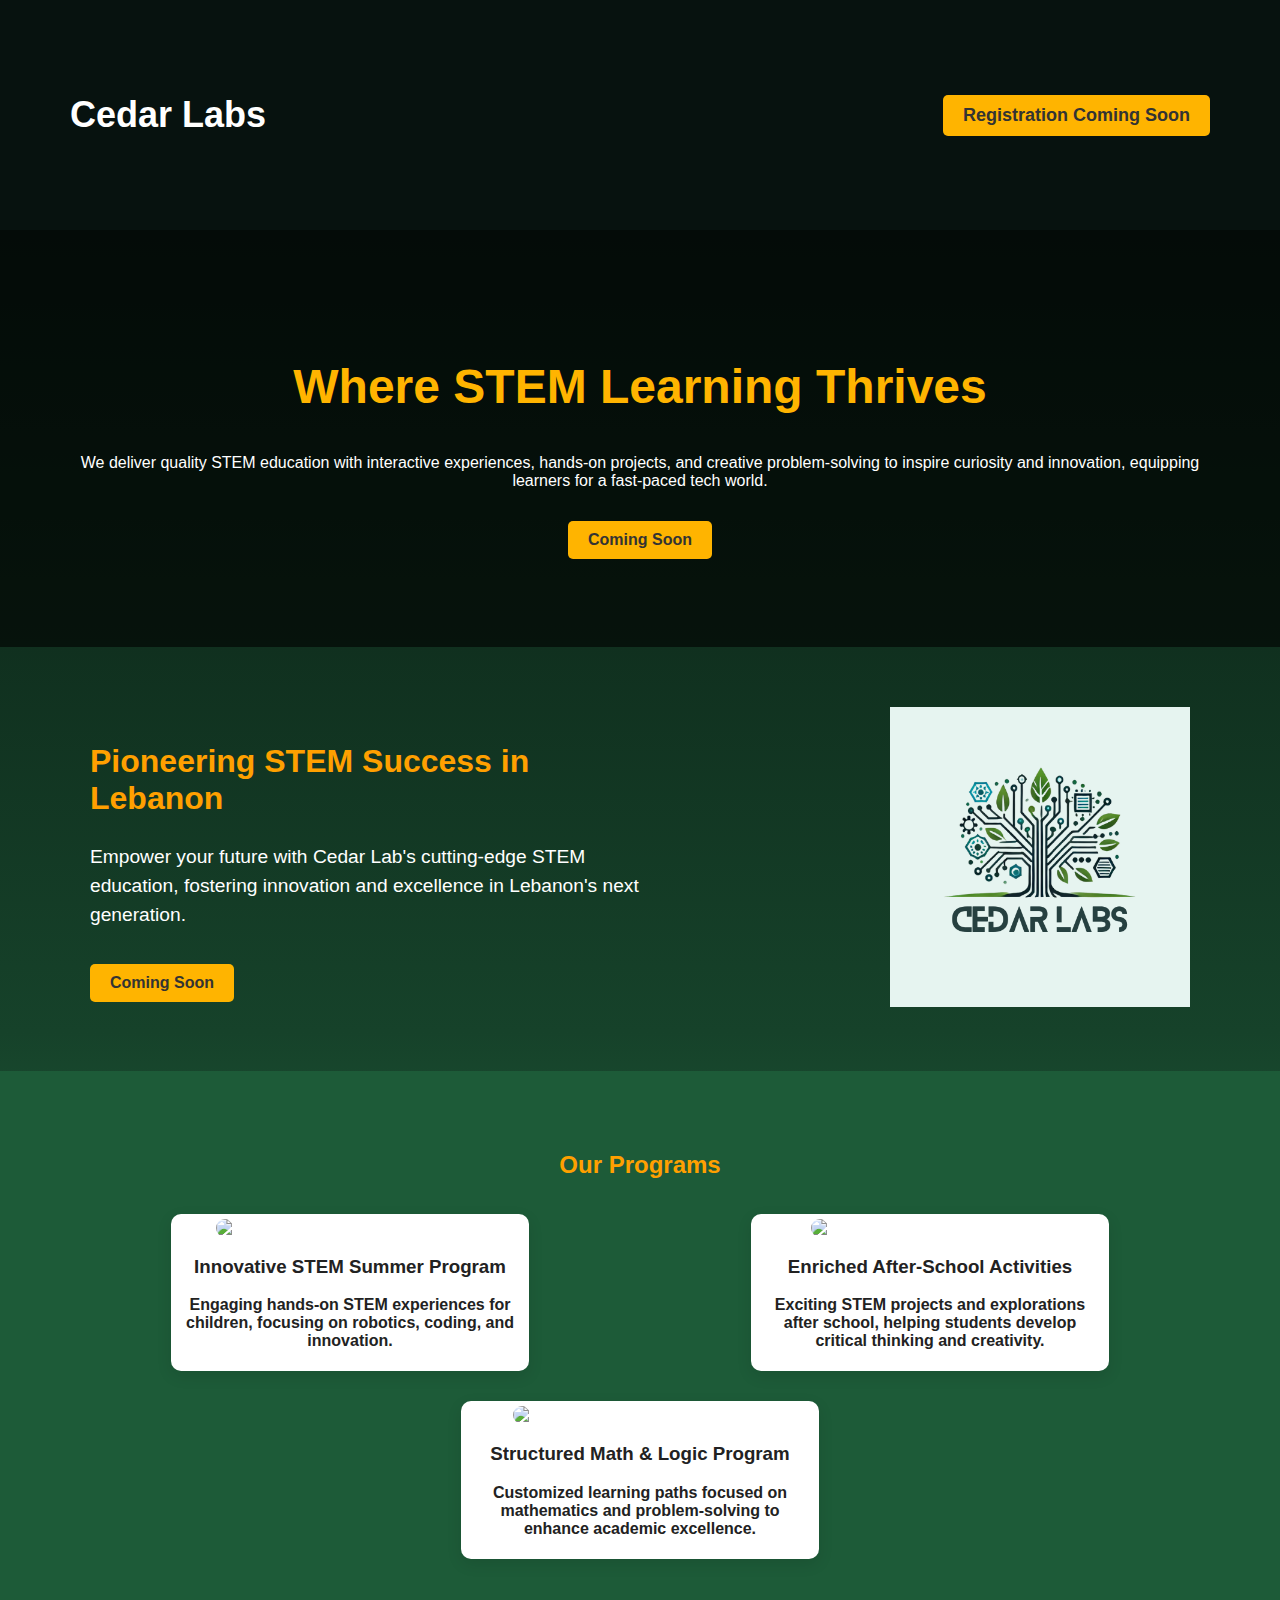
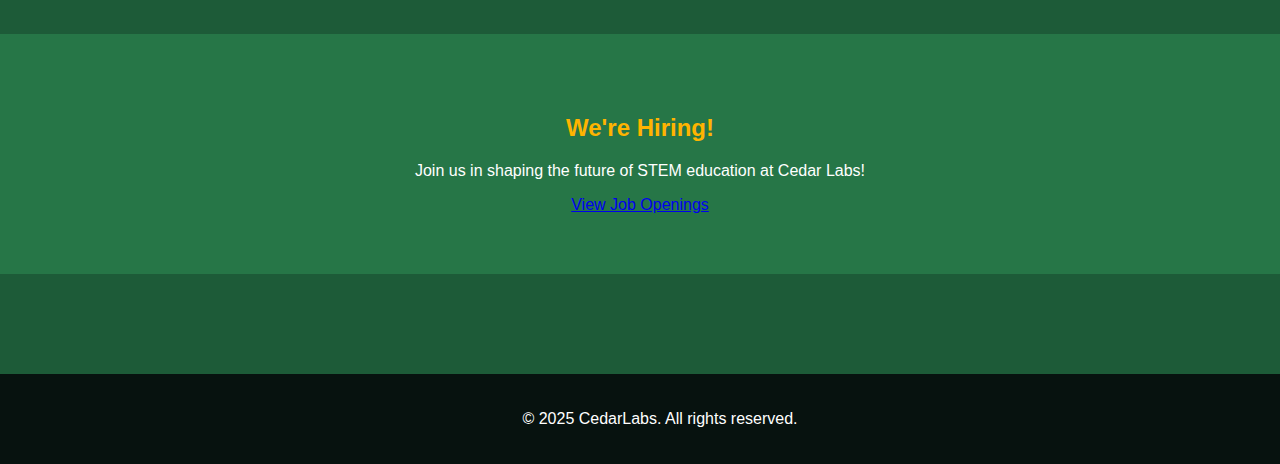
==== index.html @ 19991af9 "Update index.html" ====
<!DOCTYPE html>
<html lang="en">
<head>
    <meta charset="UTF-8">
    <meta name="viewport" content="width=device-width, initial-scale=1.0">
    <title>CedarLabs - Home</title>
    <link rel="stylesheet" href="styles.css">
    <script src="https://cdnjs.cloudflare.com/ajax/libs/gsap/3.12.2/gsap.min.js"></script>
    <style>
        body {
            background: linear-gradient(to bottom, #07120F, #0E2A1B, #16422A,  #267647, #1D5B38);
            color: white;
            font-family: Arial, sans-serif;
        }
        .top-bar {
            display: flex;
            align-items: center;
            justify-content: space-between;
            padding: 20px;
            background: #07120F;
        }
        .top-bar h1 {
            display: flex;
            align-items: center;
            font-size: 36px;
        }
        .button {
            background: #ffb400;
            padding: 10px 20px;
            border-radius: 5px;
            color: #333;
            text-decoration: none;
            font-weight: bold;
        }
        .hero {
            position: relative;
            background: url('Red Modern Hexagon Diagram (3).png') no-repeat center center/cover;
		
            height: 33vh;
            display: flex;
            align-items: center;
            justify-content: center;
            text-align: center;
            color: white;
        }
        .hero-overlay {
            position: absolute;
            top: 0;
            left: 0;
            width: 100%;
            height: 100%;
            background: rgba(0, 0, 0, 0.6);
        }
        .hero-content {
            position: relative;
            z-index: 2;
			
        }
		.hero h2
		{
		 font-size: 3em;
		 }
		.h2{
			color: #FFA000;

			}
		
        .intro-section {
            display: flex;
            align-items: center;
            justify-content: space-between;
            padding: 60px;
            max-width: 1100px;
            margin: auto;
            text-align: left;
        }
        .intro-text {
            width: 50%;
        }
        .intro-text h2 {
            color: #FFA000;
            font-size: 2em;
        }
        .intro-text p {
            color: #FFF;
            font-size: 1.2em;
            line-height: 1.5;
        }
        .intro-logo img {
            width: 100%;
            max-width: 300px;
        }
        .button-outline {
            display: inline-block;
            margin-top: 15px;
            padding: 10px 20px;
            background: #ffb400;
            color: #333;
            text-decoration: none;
            font-weight: bold;
            border-radius: 5px;
            transition: 0.3s;
        }
        .button-outline:hover {
            background: #ffa000;
        }
        .services {
            text-align: center;
            background:#1D5B38 ;
        }
        .services h2 {
            color: #FFA000;
        }
        .service-container {
            display: flex;
            justify-content: space-around;
            flex-wrap: wrap;
        }
        .service {
            width: 30%;
            padding: 5px;
            background: white;
            box-shadow: 0 5px 15px rgba(0,0,0,0.1);
            border-radius: 10px;
            text-align: center;
            margin: 15px;
        }
        .service img {
            width: 100%;
            border-radius: 10px;
        }
        .service h3, .service p {
            color: #222;
            font-weight: bold;
        }
        .hiring {
            text-align: center;
            padding: 60px;
            background: #267647;
            color: white;

            margin-left: auto;
            margin-right: auto;
        }
        .spacer {
            height: 100px;
			background: #1D5B38;
        }
    </style>
</head>
<body>
    <header>
        <div class="top-bar">
            <h1>Cedar Labs</h1>
            <a href="#" class="button">Registration Coming Soon</a>
        </div>
    </header>
    
    <section class="hero">
        <div class="hero-overlay"></div>
        <div class="hero-content">
            <h2>Where STEM Learning Thrives</h2>
            <p>We deliver quality STEM education with interactive experiences, hands-on projects, and creative problem-solving to inspire curiosity and innovation, equipping learners for a fast-paced tech world.</p>
            <a href="#" class="button-outline">Coming Soon</a>
        </div>
    </section>
    
    <section class="intro-section">
        <div class="intro-text">
            <h2>Pioneering STEM Success in Lebanon</h2>
            <p>Empower your future with Cedar Lab's cutting-edge STEM education, fostering innovation and excellence in Lebanon's next generation.</p>
            <a href="#" class="button-outline">Coming Soon</a>
        </div>
        <div class="intro-logo">
            <img src="Cedar Labs.png" alt="Cedar Labs Logo">
        </div>
    </section>
    
    <section class="services">
        <h2>Our Programs</h2>
        <div class="service-container">
            <div class="service">
                <img src="Red Modern Hexagon Diagram (2).png" alt="Innovative STEM Summer Program">
                <h3>Innovative STEM Summer Program</h3>
                <p>Engaging hands-on STEM experiences for children, focusing on robotics, coding, and innovation.</p>
            </div>
            <div class="service">
                <img src="Red Modern Hexagon Diagram (1).png" alt="Enriched After-School Activities">
                <h3>Enriched After-School Activities</h3>
                <p>Exciting STEM projects and explorations after school, helping students develop critical thinking and creativity.</p>
            </div>
            <div class="service">
                <img src="Red Modern Hexagon Diagram (3).png" alt="Structured Math & Logic Program">
                <h3>Structured Math & Logic Program</h3>
                <p>Customized learning paths focused on mathematics and problem-solving to enhance academic excellence.</p>
            </div>
        </div>
    </section>
    
    <section class="hiring">
        <h2>We're Hiring!</h2>
        <p>Join us in shaping the future of STEM education at Cedar Labs!</p>
        <a href="job-postings.html">View Job Openings</a>
    </section>
    
    <div class="spacer"></div>

    <footer>
        <p>&copy; 2025 CedarLabs. All rights reserved.</p>
    </footer>
</body>
</html>
---- styles.css ----
body {
    font-family: 'Poppins', sans-serif;
    margin: 0;
    padding: 0;
    background-color: #0D1B16;
    color: #F0FDF4;
    text-align: center;
}

header {
    background-color: #07120F;
    color: white;
    padding: 50px;
    text-align: center;
}

.logo {
    width: 180px;
    margin-bottom: 20px;
}

nav {
    background: #102920;
    padding: 15px;
}

nav a {
    color: white;
    margin: 15px;
    text-decoration: none;
    font-size: 18px;
    font-weight: bold;
}

section {
    padding: 60px;
}

.container {
    max-width: 90%;
    margin: auto;
    background: #1B3B31;
    padding: 30px;
    border-radius: 15px;
    box-shadow: 0 5px 15px rgba(0,0,0,0.2);
}

h2 {
    color: #FFB400;
}

.button {
    display: inline-block;
    padding: 15px 30px;
    background-color: #FFB400;
    color: #07120F;
    font-size: 18px;
    font-weight: bold;
    text-decoration: none;
    border-radius: 5px;
    transition: 0.3s ease-in-out;
}

.button:hover {
    background-color: #FFA000;
}

footer {
    background: #07120F;
    color: white;
    padding: 20px;
    position: relative;
    width: 100%;
}

@media (max-width: 768px) {
    .top-bar {
        flex-direction: column;
        text-align: center;
    }
    
    .button {
        width: 100%;
    }
    
    .container {
        padding: 20px;
    }
}

img {
    max-width: 100%;
    height: auto;
}
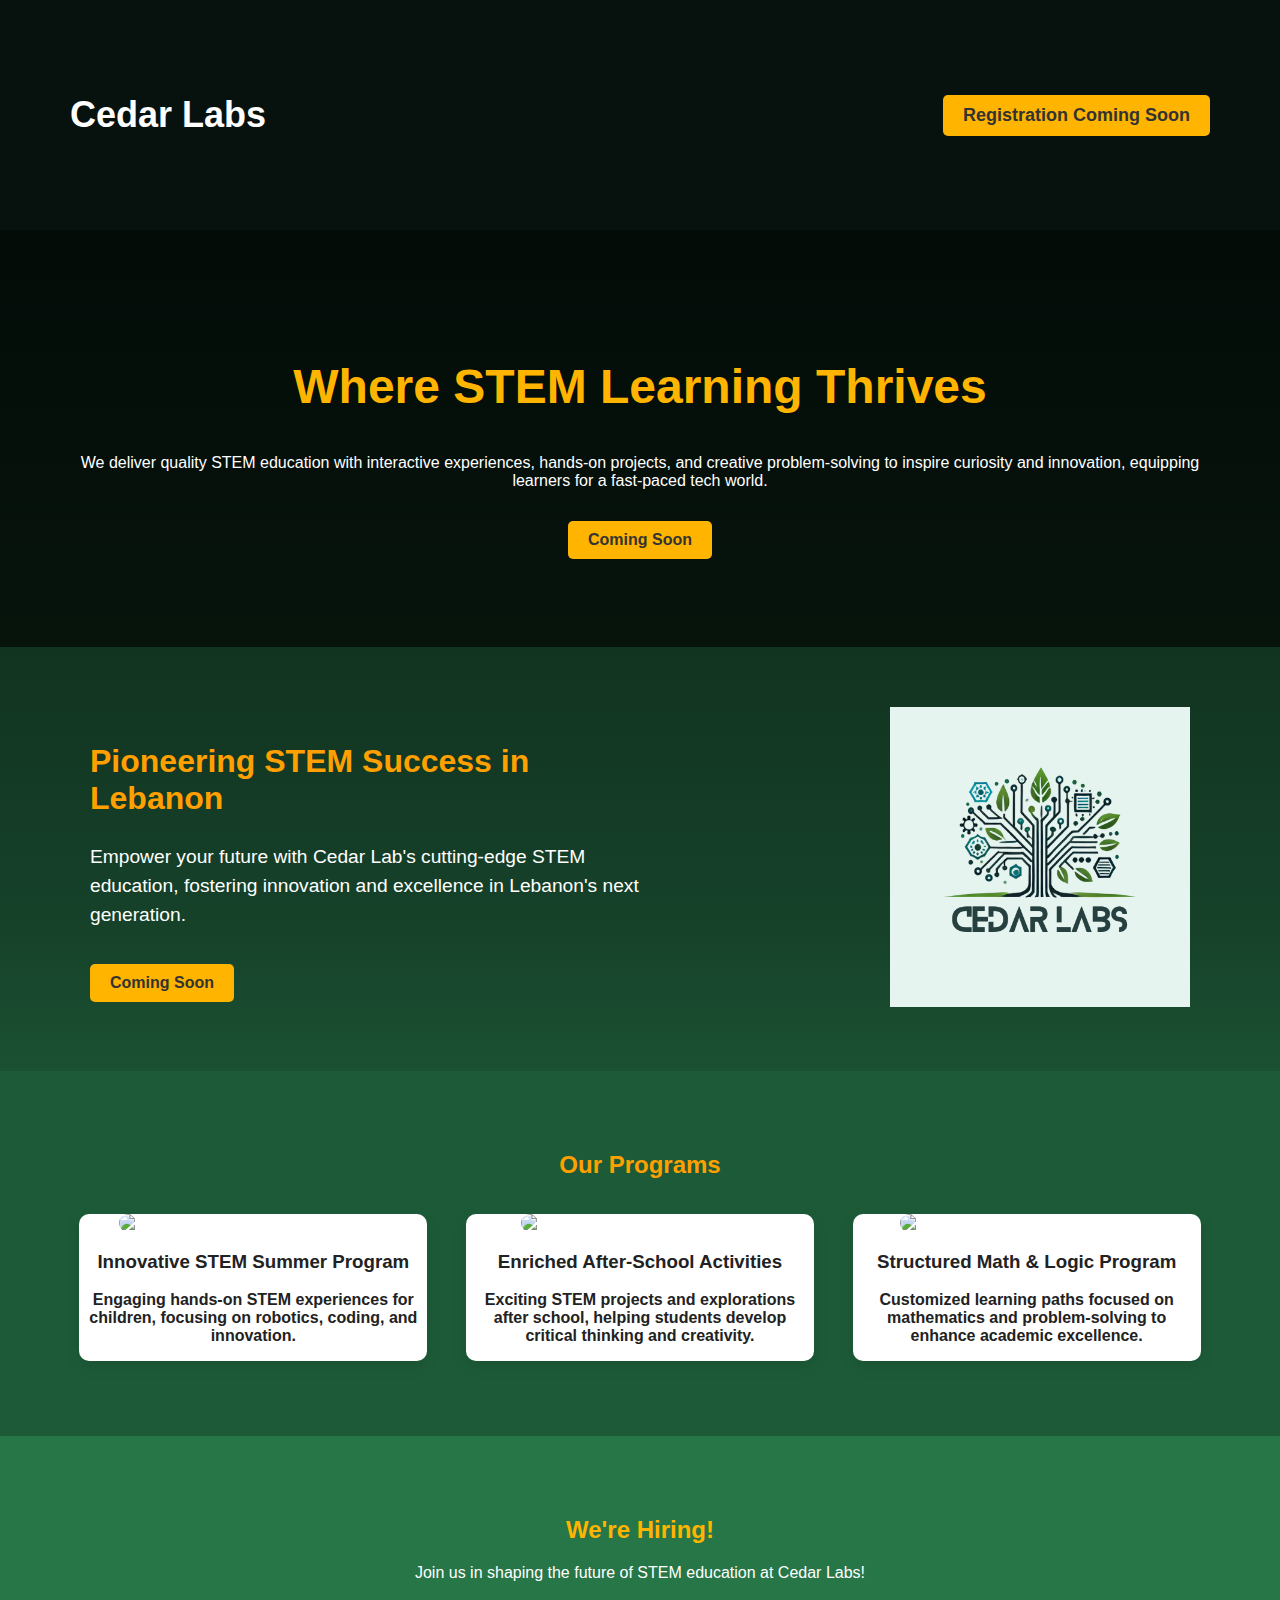
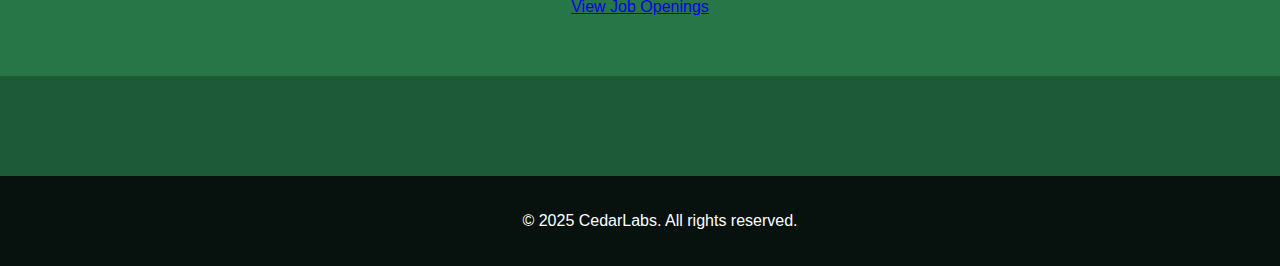
==== commit 2fa65475: "Update index.html" ====
--- a/index.html
+++ b/index.html
@@ -118,7 +118,6 @@
         }
         .service {
             width: 30%;
-            padding: 5px;
             background: white;
             box-shadow: 0 5px 15px rgba(0,0,0,0.1);
             border-radius: 10px;
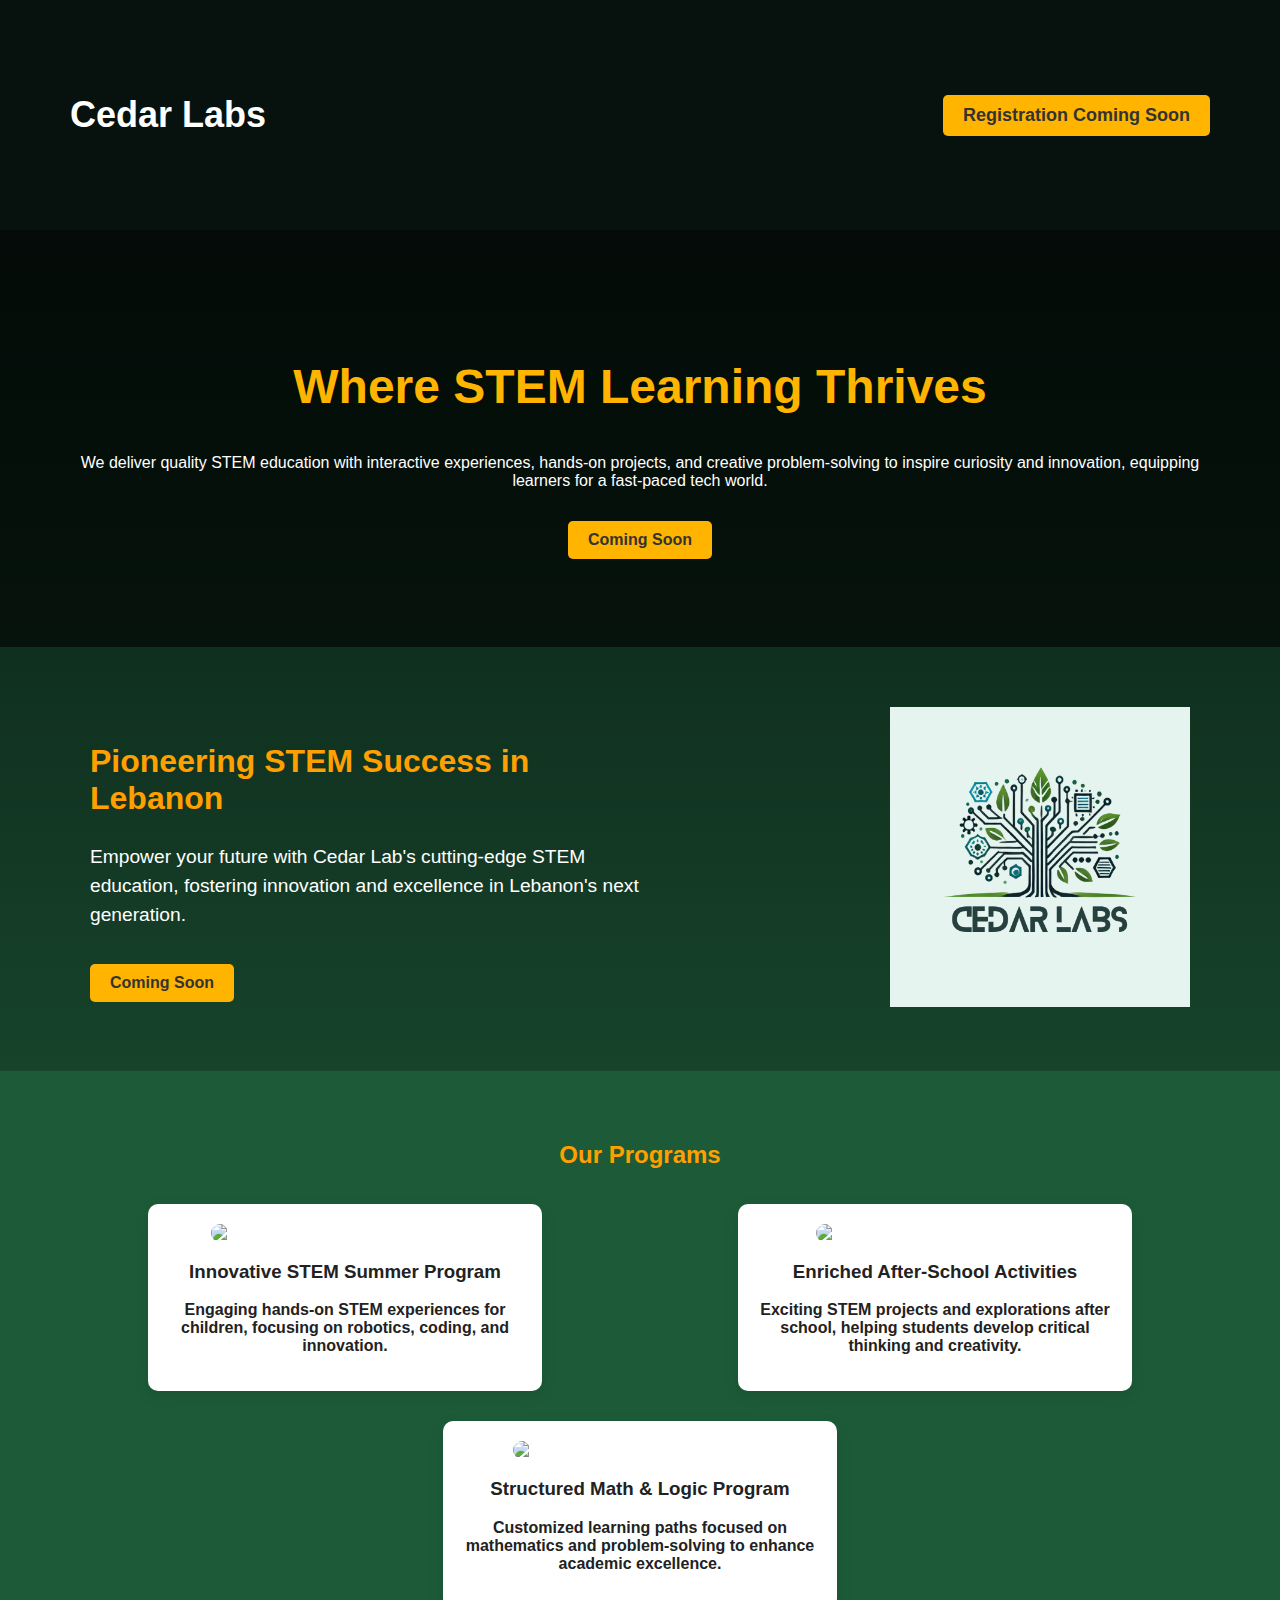
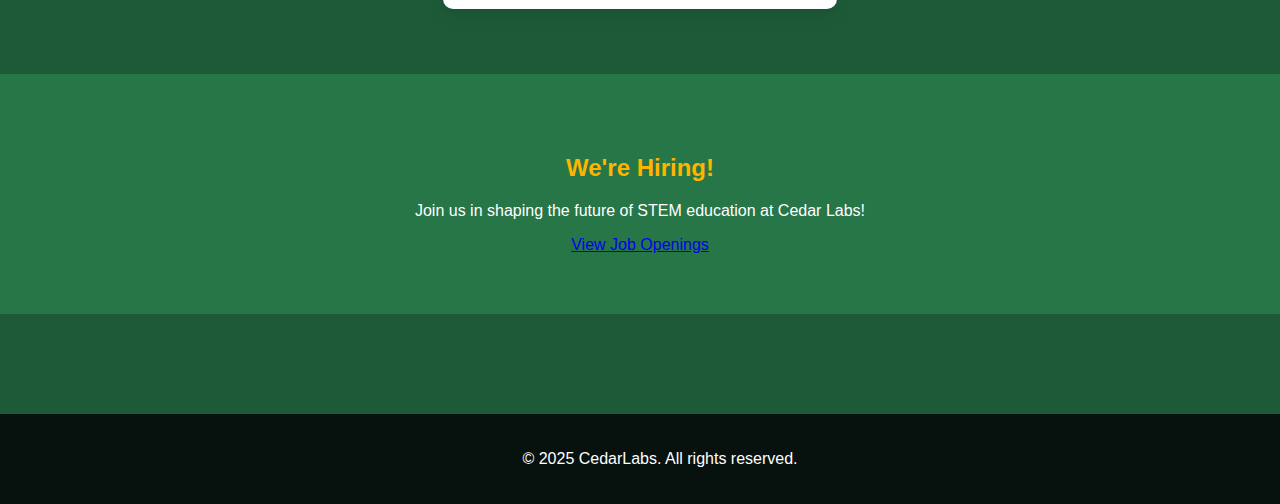
==== commit 7635fede: "Update index.html" ====
--- a/index.html
+++ b/index.html
@@ -106,6 +106,7 @@
         }
         .services {
             text-align: center;
+            padding: 50px;
             background:#1D5B38 ;
         }
         .services h2 {
@@ -118,6 +119,7 @@
         }
         .service {
             width: 30%;
+            padding: 20px;
             background: white;
             box-shadow: 0 5px 15px rgba(0,0,0,0.1);
             border-radius: 10px;
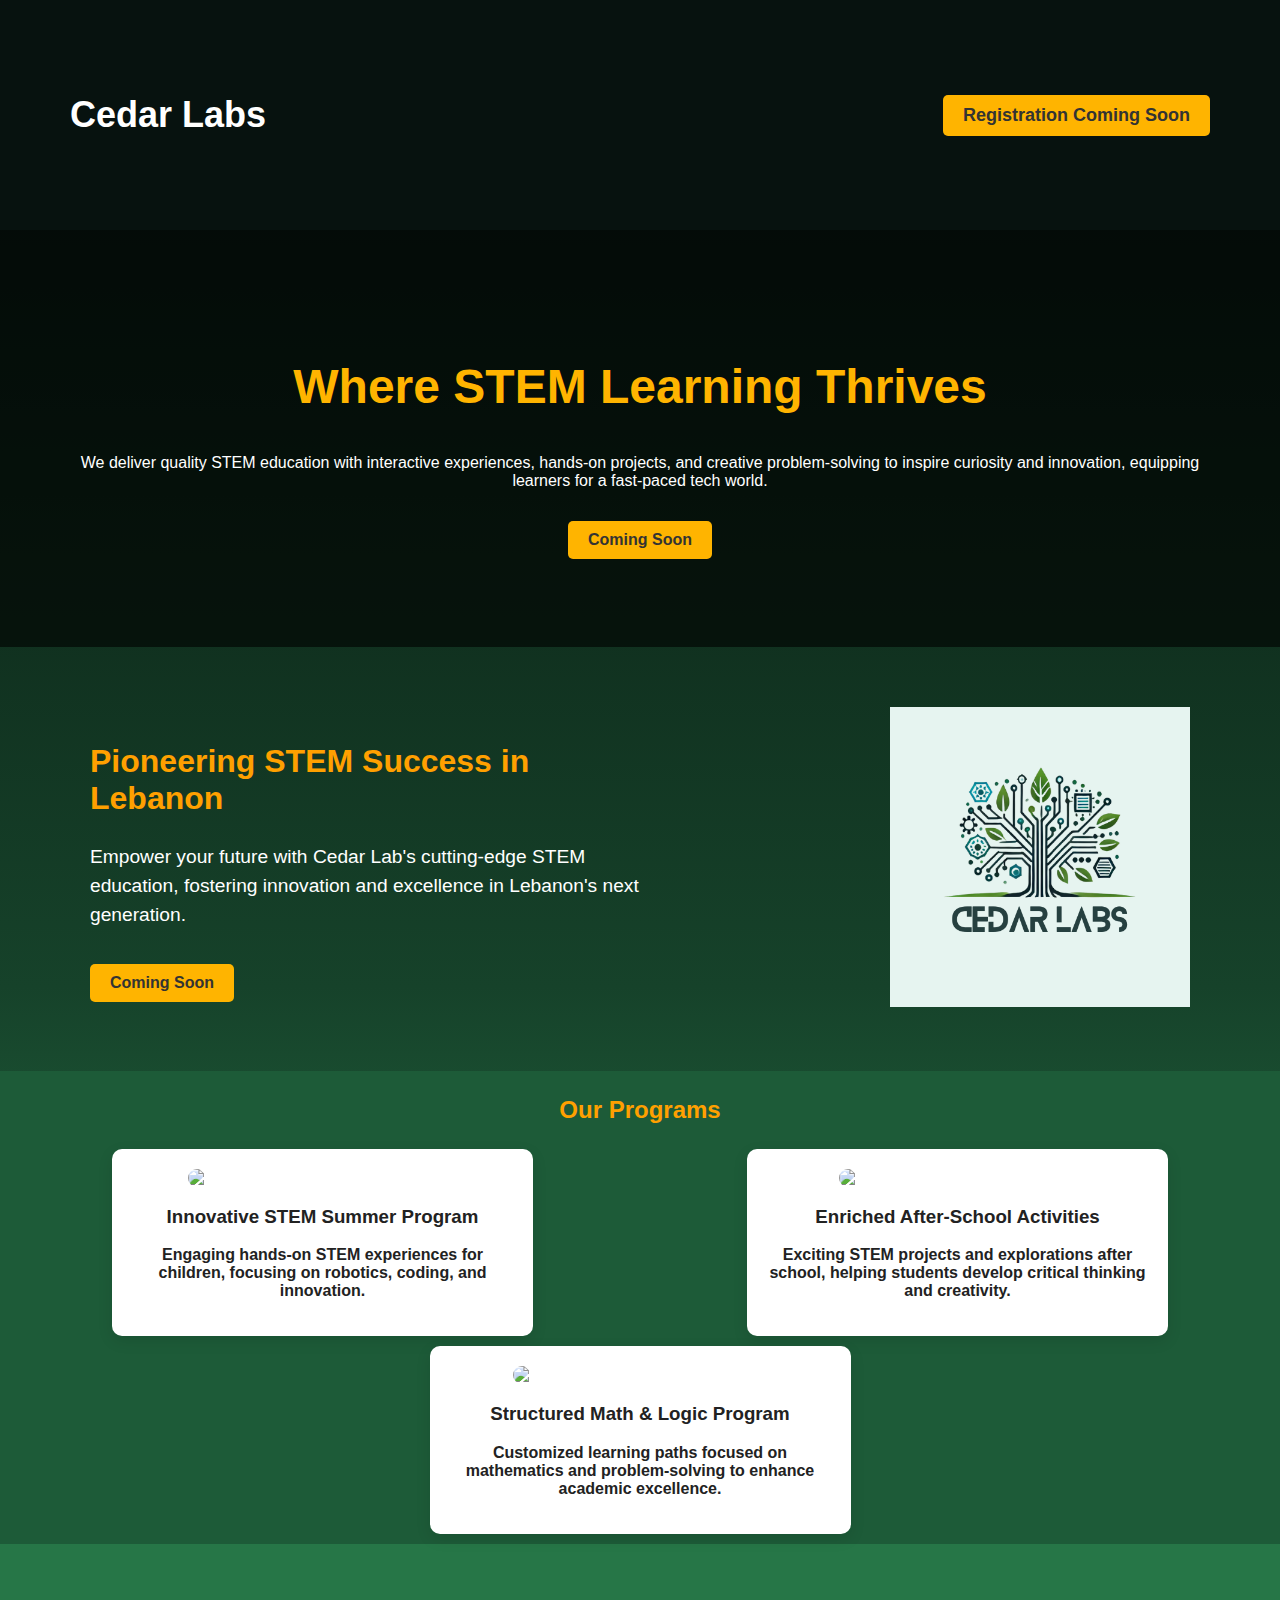
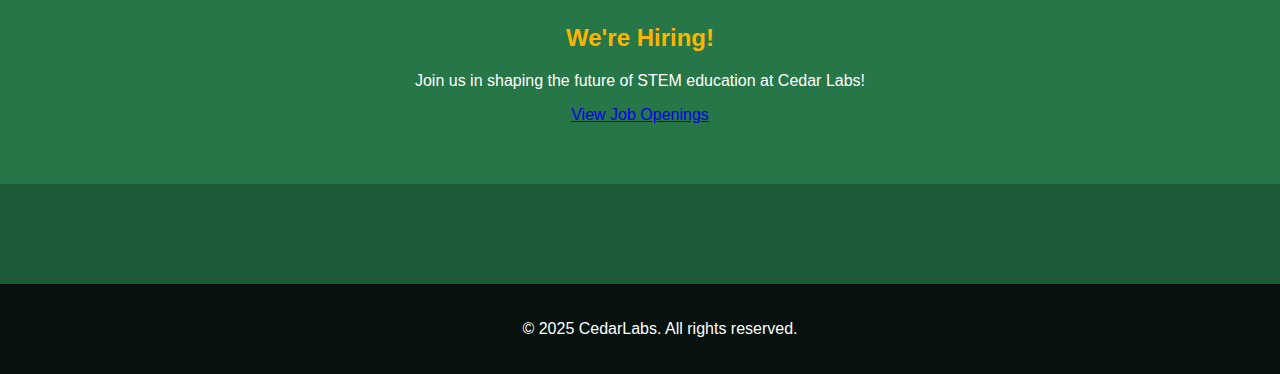
==== commit 6bff4e13: "Update index.html" ====
--- a/index.html
+++ b/index.html
@@ -106,7 +106,7 @@
         }
         .services {
             text-align: center;
-            padding: 50px;
+            padding: 5px;
             background:#1D5B38 ;
         }
         .services h2 {
@@ -124,7 +124,7 @@
             box-shadow: 0 5px 15px rgba(0,0,0,0.1);
             border-radius: 10px;
             text-align: center;
-            margin: 15px;
+            margin: 5px;
         }
         .service img {
             width: 100%;
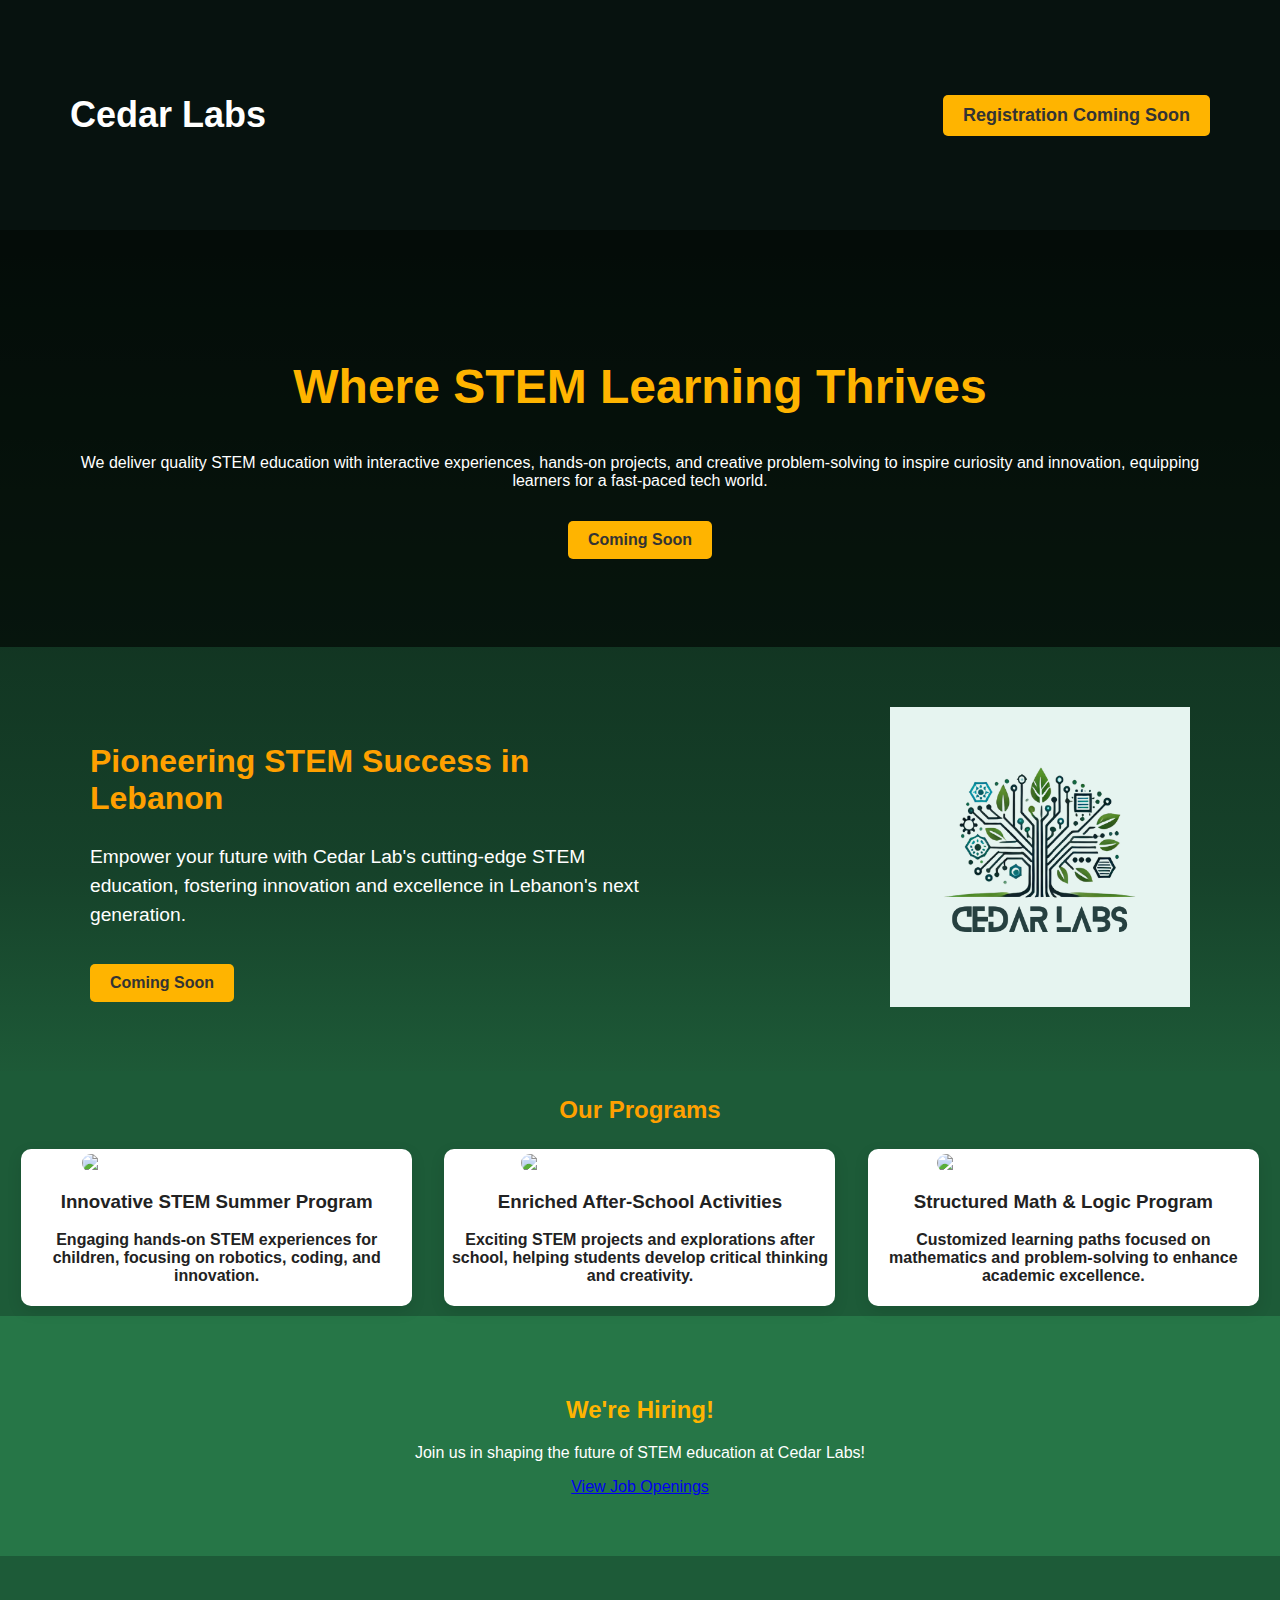
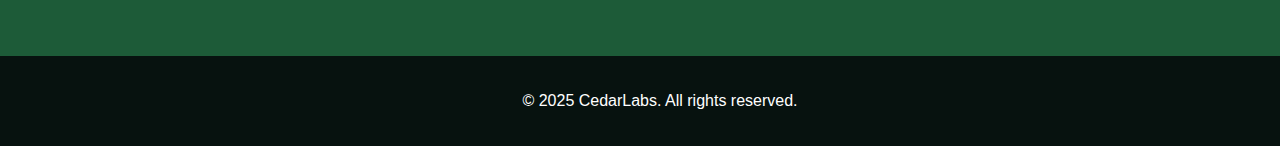
==== commit 868c2c80: "Update index.html" ====
--- a/index.html
+++ b/index.html
@@ -119,7 +119,7 @@
         }
         .service {
             width: 30%;
-            padding: 20px;
+            padding: 5px;
             background: white;
             box-shadow: 0 5px 15px rgba(0,0,0,0.1);
             border-radius: 10px;
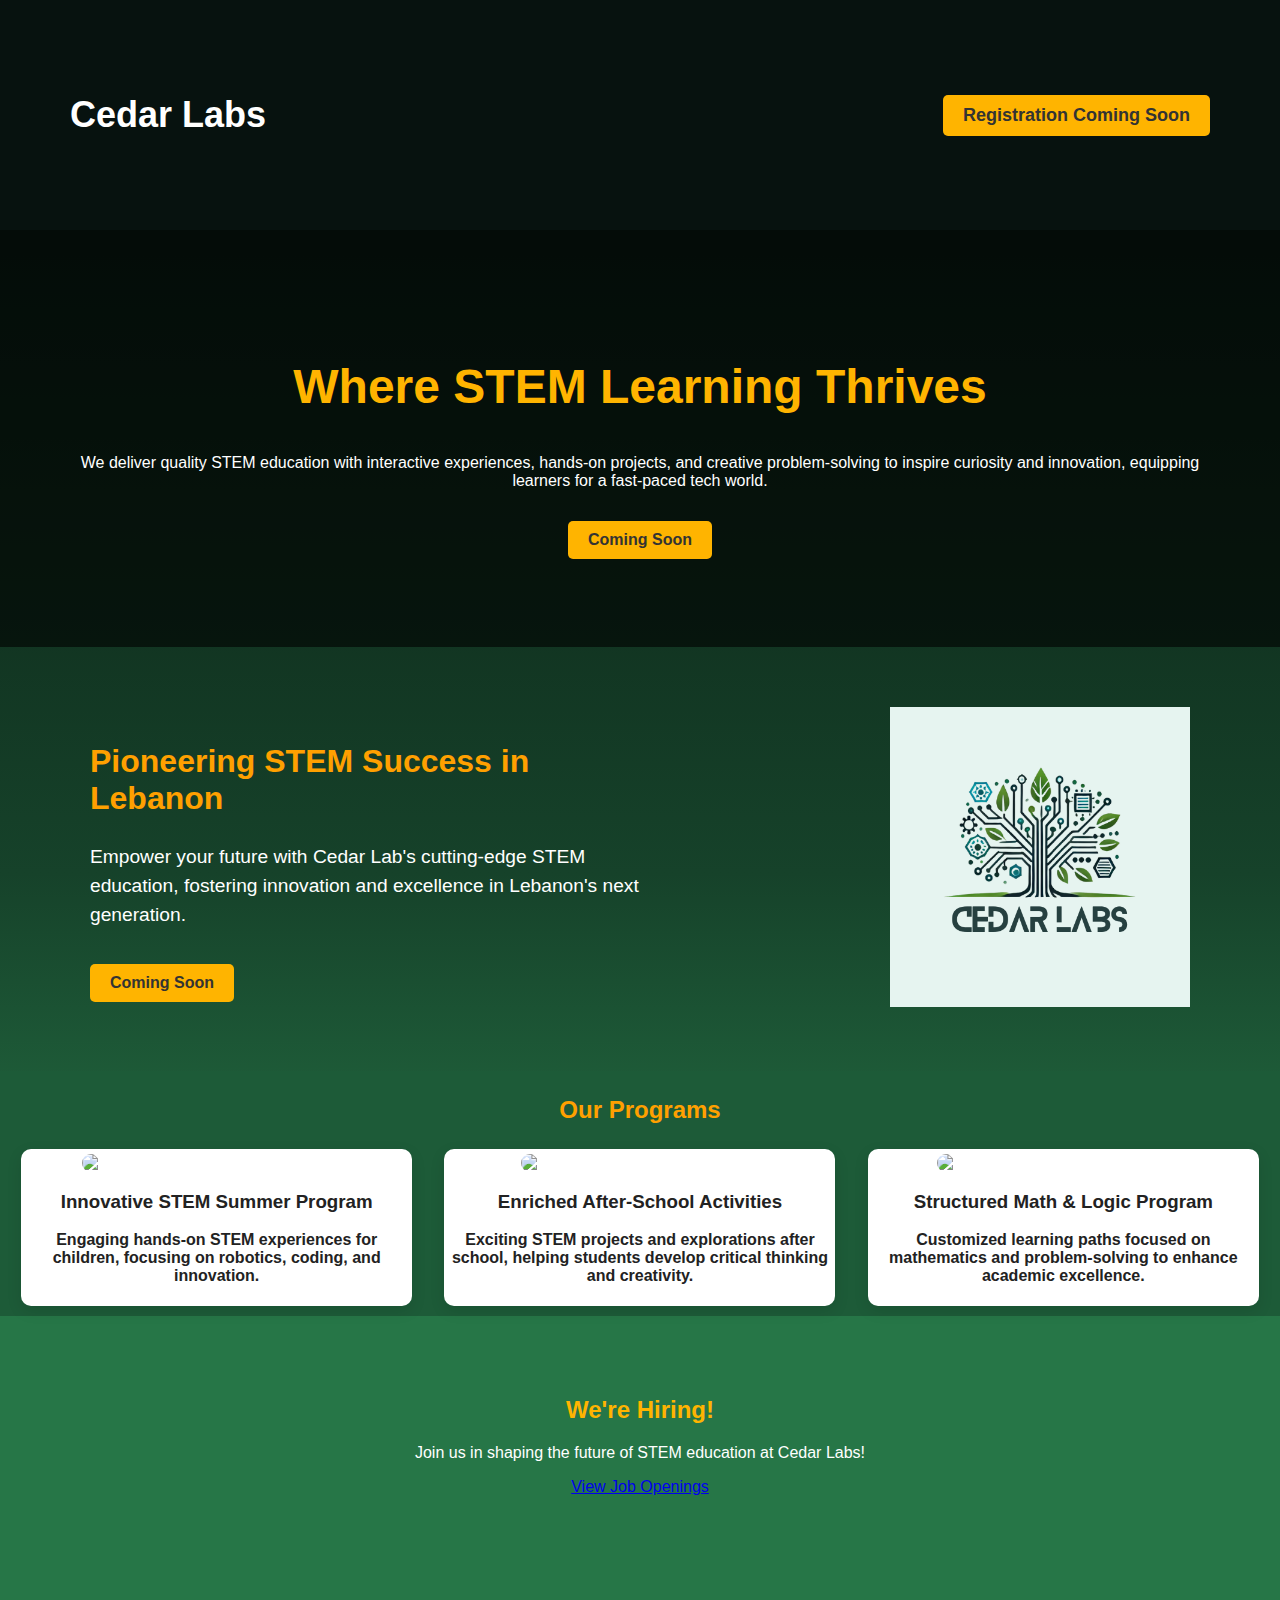
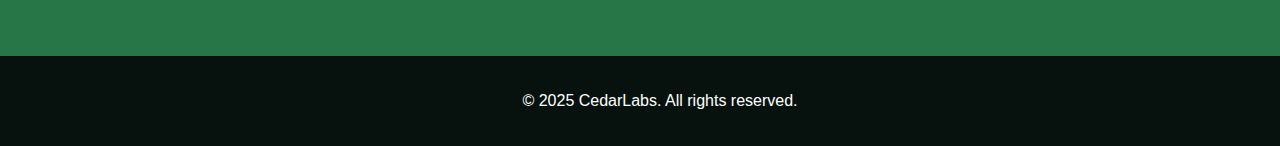
==== commit 51dd815d: "Update index.html" ====
--- a/index.html
+++ b/index.html
@@ -145,7 +145,7 @@
         }
         .spacer {
             height: 100px;
-			background: #1D5B38;
+			background: #267647;
         }
     </style>
 </head>
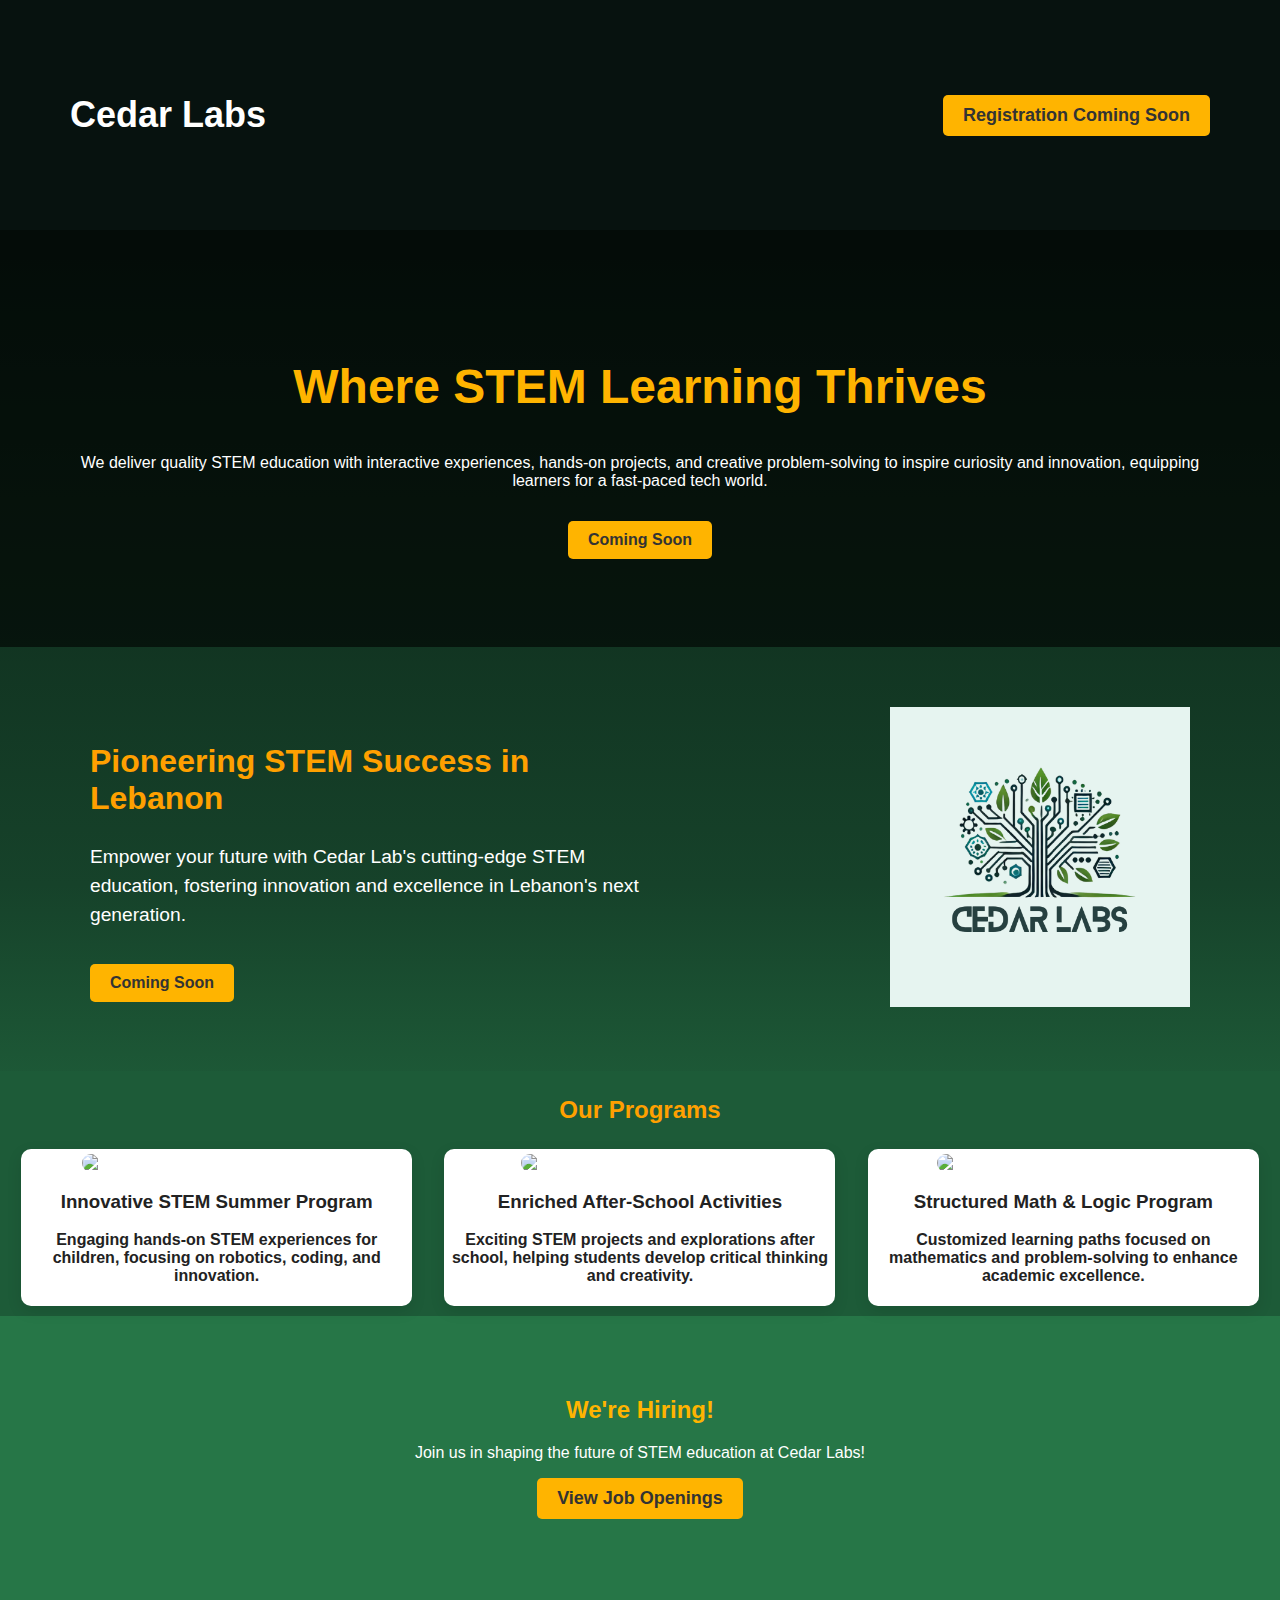
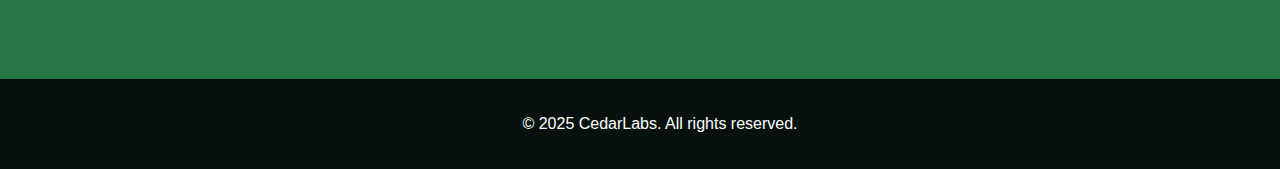
==== commit 562936da: "Update index.html" ====
--- a/index.html
+++ b/index.html
@@ -144,8 +144,8 @@
             margin-right: auto;
         }
         .spacer {
-            height: 100px;
-			background: #267647;
+            	height: 100px;
+		background: #267647;
         }
     </style>
 </head>
@@ -201,7 +201,8 @@
     <section class="hiring">
         <h2>We're Hiring!</h2>
         <p>Join us in shaping the future of STEM education at Cedar Labs!</p>
-        <a href="job-postings.html">View Job Openings</a>
+	     <a href="job-postings.html" class="button">View Job Openings</a>
+        
     </section>
     
     <div class="spacer"></div>
--- a/styles.css
+++ b/styles.css
@@ -37,6 +37,7 @@
 }
 
 .container {
+    display: flex;
     max-width: 90%;
     margin: auto;
     background: #1B3B31;
